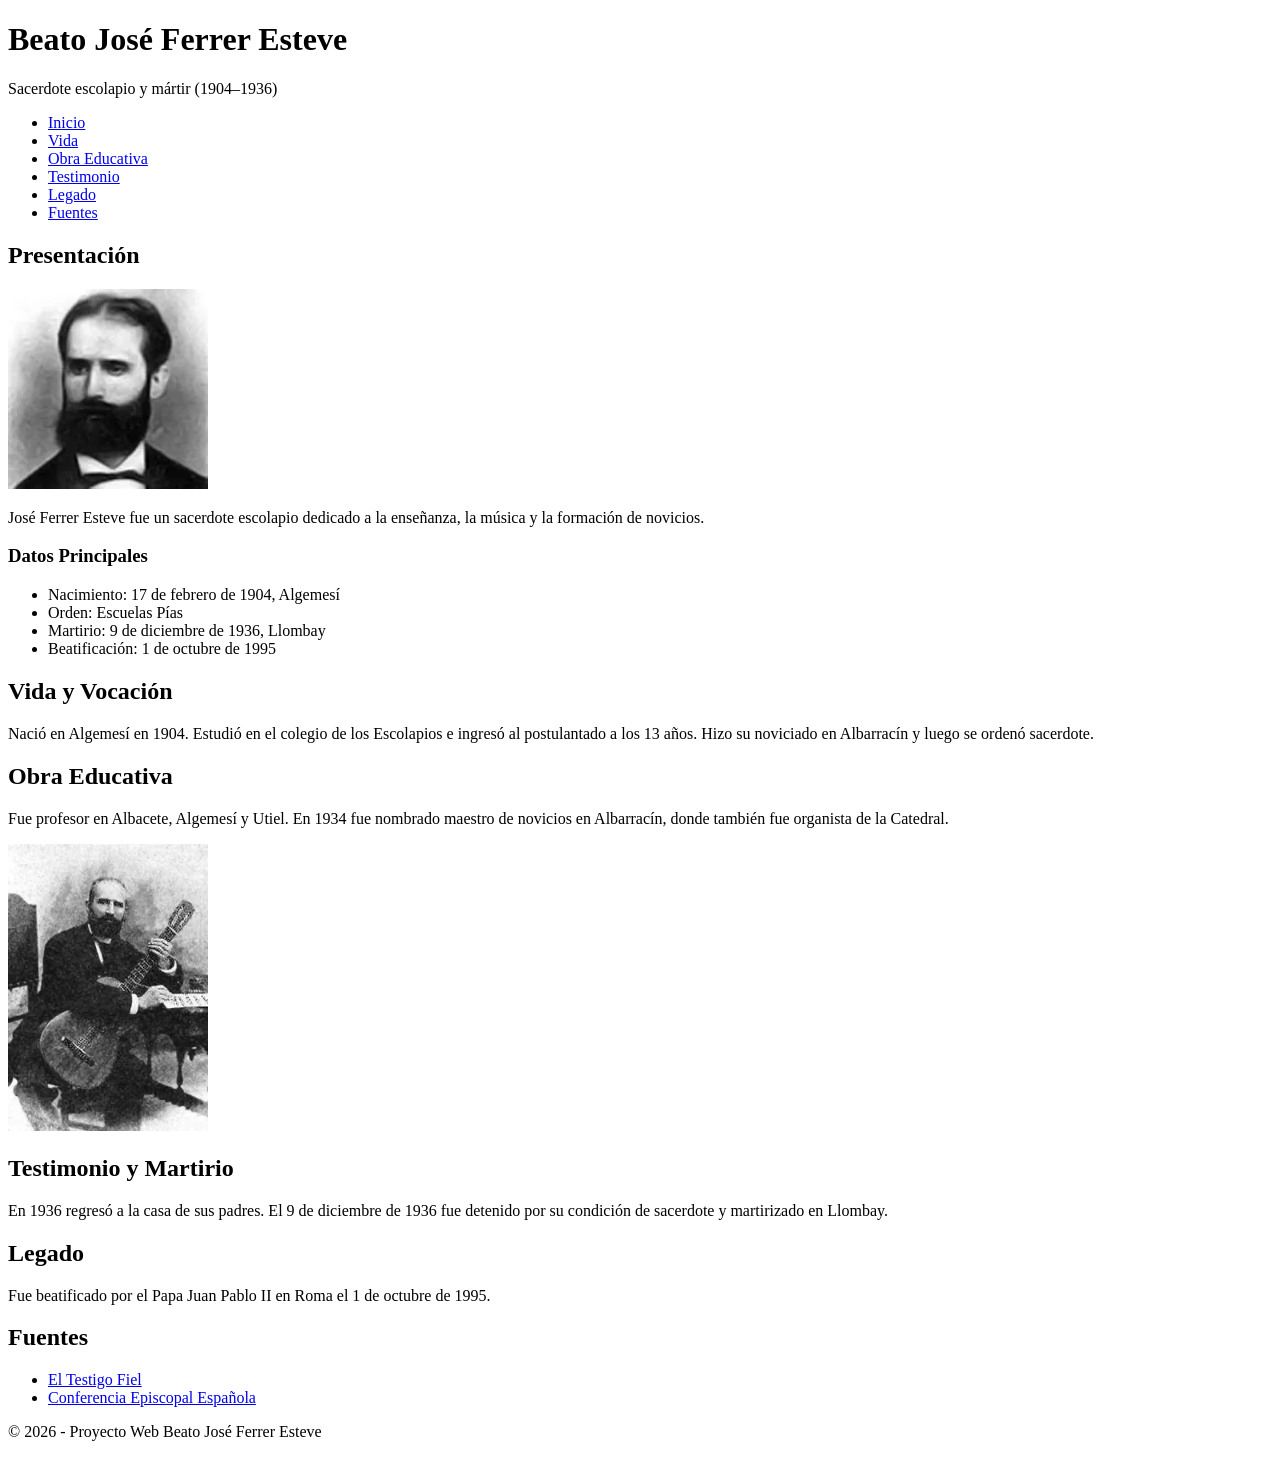
==== index.html @ b66d50f6 "Add files via upload" ====
<!DOCTYPE html>
<html lang="es">
<head>
    <meta charset="UTF-8">
    <title>Beato José Ferrer Esteve</title>
</head>
<body>

    <!-- Encabezado y Menú -->
    <header>
        <h1>Beato José Ferrer Esteve</h1>
        <p>Sacerdote escolapio y mártir (1904–1936)</p>
        <nav>
            <ul>
                <li><a href="#inicio">Inicio</a></li>
                <li><a href="#vida">Vida</a></li>
                <li><a href="#obra">Obra Educativa</a></li>
                <li><a href="#testimonio">Testimonio</a></li>
                <li><a href="#legado">Legado</a></li>
                <li><a href="#fuentes">Fuentes</a></li>
            </ul>
        </nav>
    </header>

    <main>
        <!-- Inicio -->
        <section id="inicio">
            <h2>Presentación</h2>
            <img src="img/wfwffwfw.png" alt="Beato José Ferrer Esteve" width="200">
            <p>José Ferrer Esteve fue un sacerdote escolapio dedicado a la enseñanza, la música y la formación de novicios.</p>
            
            <h3>Datos Principales</h3>
            <ul>
                <li>Nacimiento: 17 de febrero de 1904, Algemesí</li>
                <li>Orden: Escuelas Pías</li>
                <li>Martirio: 9 de diciembre de 1936, Llombay</li>
                <li>Beatificación: 1 de octubre de 1995</li>
            </ul>
        </section>

        <!-- Vida -->
        <section id="vida">
            <h2>Vida y Vocación</h2>
            <p>Nació en Algemesí en 1904. Estudió en el colegio de los Escolapios e ingresó al postulantado a los 13 años. Hizo su noviciado en Albarracín y luego se ordenó sacerdote.</p>
        </section>

        <!-- Obra Educativa -->
        <section id="obra">
            <h2>Obra Educativa</h2>
            <p>Fue profesor en Albacete, Algemesí y Utiel. En 1934 fue nombrado maestro de novicios en Albarracín, donde también fue organista de la Catedral.</p>
            <img src="img/marryyyyyyyyyyyyyyyyyy.png" alt="Obra educativa y entorno histórico" width="200">
        </section>

        <!-- Testimonio -->
        <section id="testimonio">
            <h2>Testimonio y Martirio</h2>
            <p>En 1936 regresó a la casa de sus padres. El 9 de diciembre de 1936 fue detenido por su condición de sacerdote y martirizado en Llombay.</p>
        </section>

        <!-- Legado -->
        <section id="legado">
            <h2>Legado</h2>
            <p>Fue beatificado por el Papa Juan Pablo II en Roma el 1 de octubre de 1995.</p>
        </section>

        <!-- Fuentes -->
        <section id="fuentes">
            <h2>Fuentes</h2>
            <ul>
                <li><a href="https://eltestigofiel.org/index.php?idu=sn_4461" target="_blank">El Testigo Fiel</a></li>
                <li><a href="https://www.conferenciaepiscopal.es/" target="_blank">Conferencia Episcopal Española</a></li>
            </ul>
        </section>
    </main>

    <!-- Pie de página -->
    <footer>
        <p>&copy; 2026 - Proyecto Web Beato José Ferrer Esteve</p>
    </footer>

</body>
</html>
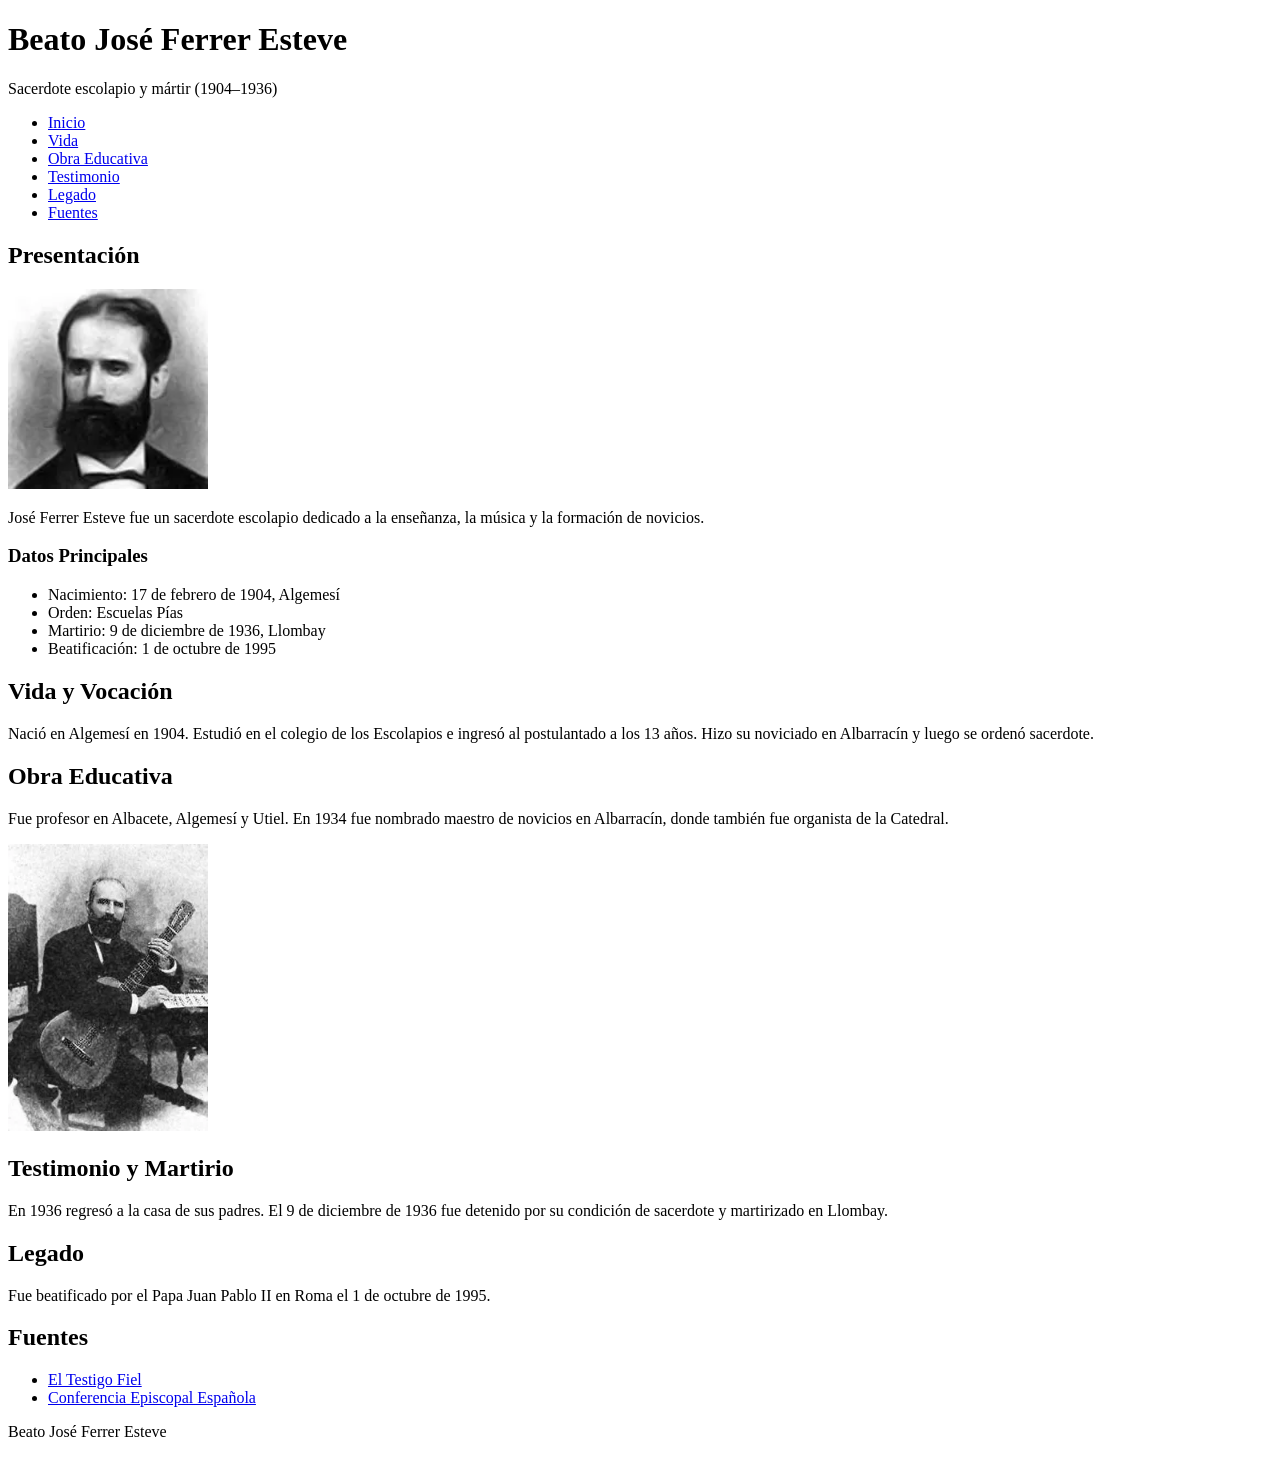
==== commit 065b1885: "Update index.html" ====
--- a/index.html
+++ b/index.html
@@ -6,7 +6,6 @@
 </head>
 <body>
 
-    <!-- Encabezado y Menú -->
     <header>
         <h1>Beato José Ferrer Esteve</h1>
         <p>Sacerdote escolapio y mártir (1904–1936)</p>
@@ -23,7 +22,6 @@
     </header>
 
     <main>
-        <!-- Inicio -->
         <section id="inicio">
             <h2>Presentación</h2>
             <img src="img/wfwffwfw.png" alt="Beato José Ferrer Esteve" width="200">
@@ -38,32 +36,27 @@
             </ul>
         </section>
 
-        <!-- Vida -->
         <section id="vida">
             <h2>Vida y Vocación</h2>
             <p>Nació en Algemesí en 1904. Estudió en el colegio de los Escolapios e ingresó al postulantado a los 13 años. Hizo su noviciado en Albarracín y luego se ordenó sacerdote.</p>
         </section>
 
-        <!-- Obra Educativa -->
         <section id="obra">
             <h2>Obra Educativa</h2>
             <p>Fue profesor en Albacete, Algemesí y Utiel. En 1934 fue nombrado maestro de novicios en Albarracín, donde también fue organista de la Catedral.</p>
             <img src="img/marryyyyyyyyyyyyyyyyyy.png" alt="Obra educativa y entorno histórico" width="200">
         </section>
 
-        <!-- Testimonio -->
         <section id="testimonio">
             <h2>Testimonio y Martirio</h2>
             <p>En 1936 regresó a la casa de sus padres. El 9 de diciembre de 1936 fue detenido por su condición de sacerdote y martirizado en Llombay.</p>
         </section>
 
-        <!-- Legado -->
         <section id="legado">
             <h2>Legado</h2>
             <p>Fue beatificado por el Papa Juan Pablo II en Roma el 1 de octubre de 1995.</p>
         </section>
 
-        <!-- Fuentes -->
         <section id="fuentes">
             <h2>Fuentes</h2>
             <ul>
@@ -73,10 +66,9 @@
         </section>
     </main>
 
-    <!-- Pie de página -->
     <footer>
-        <p>&copy; 2026 - Proyecto Web Beato José Ferrer Esteve</p>
+        <p> Beato José Ferrer Esteve</p>
     </footer>
 
 </body>
-</html>+</html>
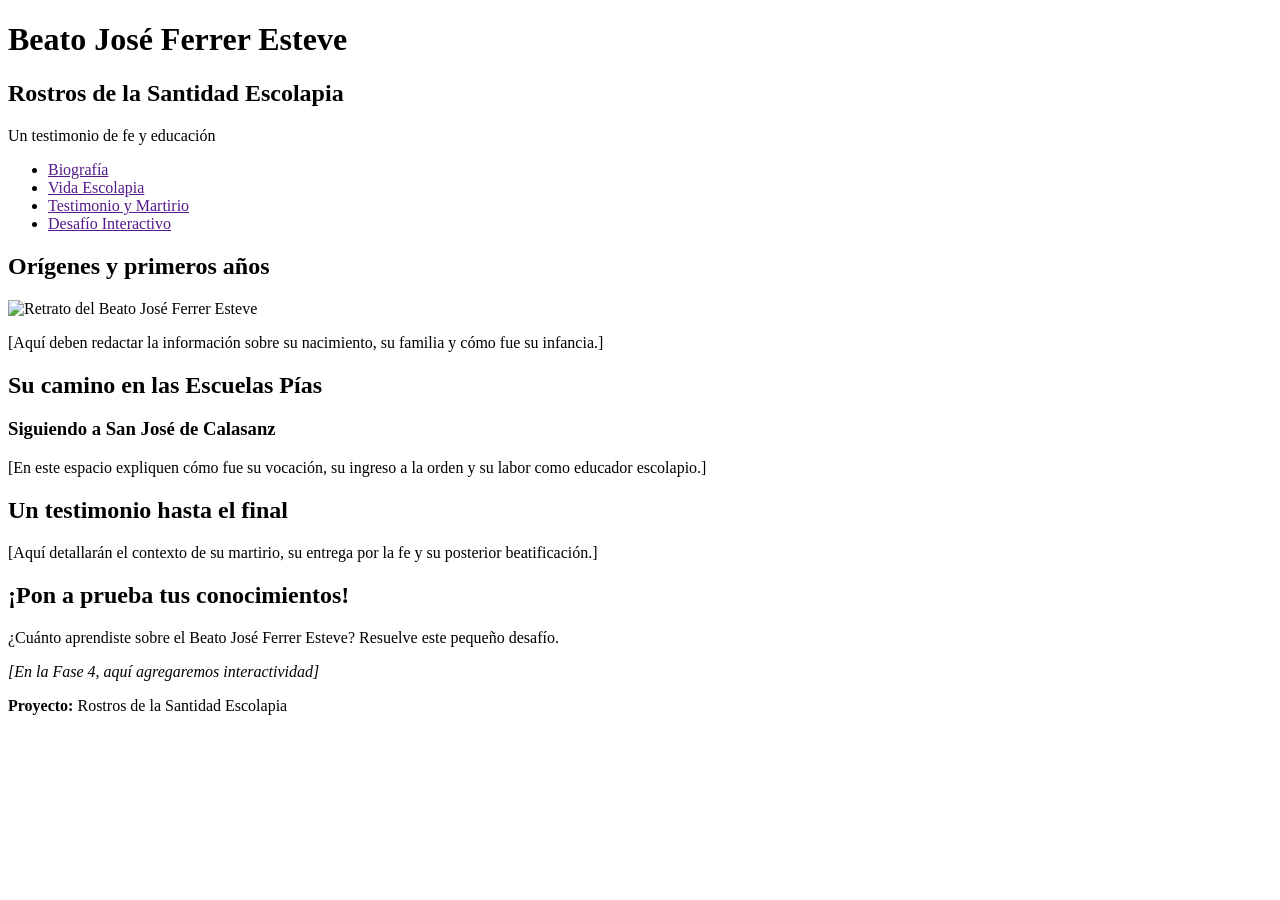
==== commit dc8c489b: "Update index.html" ====
--- a/index.html
+++ b/index.html
@@ -2,73 +2,54 @@
 <html lang="es">
 <head>
     <meta charset="UTF-8">
-    <title>Beato José Ferrer Esteve</title>
+    <meta name="viewport" content="width=device-width, initial-scale=1.0">
+    <title>Beato José Ferrer Esteve - Rostros de la Santidad Escolapia</title>
+    <link href="css/estilos.css">
 </head>
 <body>
 
-    <header>
+    <div>
         <h1>Beato José Ferrer Esteve</h1>
-        <p>Sacerdote escolapio y mártir (1904–1936)</p>
-        <nav>
-            <ul>
-                <li><a href="#inicio">Inicio</a></li>
-                <li><a href="#vida">Vida</a></li>
-                <li><a href="#obra">Obra Educativa</a></li>
-                <li><a href="#testimonio">Testimonio</a></li>
-                <li><a href="#legado">Legado</a></li>
-                <li><a href="#fuentes">Fuentes</a></li>
-            </ul>
-        </nav>
-    </header>
+        <h2>Rostros de la Santidad Escolapia</h2>
+        <p>Un testimonio de fe y educación</p>
+    </div>
 
-    <main>
-        <section id="inicio">
-            <h2>Presentación</h2>
-            <img src="img/wfwffwfw.png" alt="Beato José Ferrer Esteve" width="200">
-            <p>José Ferrer Esteve fue un sacerdote escolapio dedicado a la enseñanza, la música y la formación de novicios.</p>
-            
-            <h3>Datos Principales</h3>
-            <ul>
-                <li>Nacimiento: 17 de febrero de 1904, Algemesí</li>
-                <li>Orden: Escuelas Pías</li>
-                <li>Martirio: 9 de diciembre de 1936, Llombay</li>
-                <li>Beatificación: 1 de octubre de 1995</li>
-            </ul>
-        </section>
+    <div>
+        <ul>
+            <li><a href="">Biografía</a></li>
+            <li><a href="">Vida Escolapia</a></li>
+            <li><a href="">Testimonio y Martirio</a></li>
+            <li><a href="">Desafío Interactivo</a></li>
+        </ul>
+    </div>
 
-        <section id="vida">
-            <h2>Vida y Vocación</h2>
-            <p>Nació en Algemesí en 1904. Estudió en el colegio de los Escolapios e ingresó al postulantado a los 13 años. Hizo su noviciado en Albarracín y luego se ordenó sacerdote.</p>
-        </section>
+    <div>
+        <div>
+            <h2>Orígenes y primeros años</h2>
+            <img src="./img/jose-ferrer.jpg" alt="Retrato del Beato José Ferrer Esteve">
+            <p>[Aquí deben redactar la información sobre su nacimiento, su familia y cómo fue su infancia.]</p>
+        </div>
 
-        <section id="obra">
-            <h2>Obra Educativa</h2>
-            <p>Fue profesor en Albacete, Algemesí y Utiel. En 1934 fue nombrado maestro de novicios en Albarracín, donde también fue organista de la Catedral.</p>
-            <img src="img/marryyyyyyyyyyyyyyyyyy.png" alt="Obra educativa y entorno histórico" width="200">
-        </section>
+        <div>
+            <h2>Su camino en las Escuelas Pías</h2>
+            <h3>Siguiendo a San José de Calasanz</h3>
+            <p>[En este espacio expliquen cómo fue su vocación, su ingreso a la orden y su labor como educador escolapio.]</p>
+        </div>
 
-        <section id="testimonio">
-            <h2>Testimonio y Martirio</h2>
-            <p>En 1936 regresó a la casa de sus padres. El 9 de diciembre de 1936 fue detenido por su condición de sacerdote y martirizado en Llombay.</p>
-        </section>
+        <div>
+            <h2>Un testimonio hasta el final</h2>
+            <p>[Aquí detallarán el contexto de su martirio, su entrega por la fe y su posterior beatificación.]</p>
+        </div>
 
-        <section id="legado">
-            <h2>Legado</h2>
-            <p>Fue beatificado por el Papa Juan Pablo II en Roma el 1 de octubre de 1995.</p>
-        </section>
+        <div>
+            <h2>¡Pon a prueba tus conocimientos!</h2>
+            <p>¿Cuánto aprendiste sobre el Beato José Ferrer Esteve? Resuelve este pequeño desafío.</p>
+            <div>
+                <p><em>[En la Fase 4, aquí agregaremos interactividad]</em></p>
+            </div>
+        </div>
+    </div>
 
-        <section id="fuentes">
-            <h2>Fuentes</h2>
-            <ul>
-                <li><a href="https://eltestigofiel.org/index.php?idu=sn_4461" target="_blank">El Testigo Fiel</a></li>
-                <li><a href="https://www.conferenciaepiscopal.es/" target="_blank">Conferencia Episcopal Española</a></li>
-            </ul>
-        </section>
-    </main>
-
-    <footer>
-        <p> Beato José Ferrer Esteve</p>
-    </footer>
-
-</body>
-</html>
+    <div>
+        <p><strong>Proyecto:</strong> Rostros de la Santidad Escolapia</p>
+        <p>
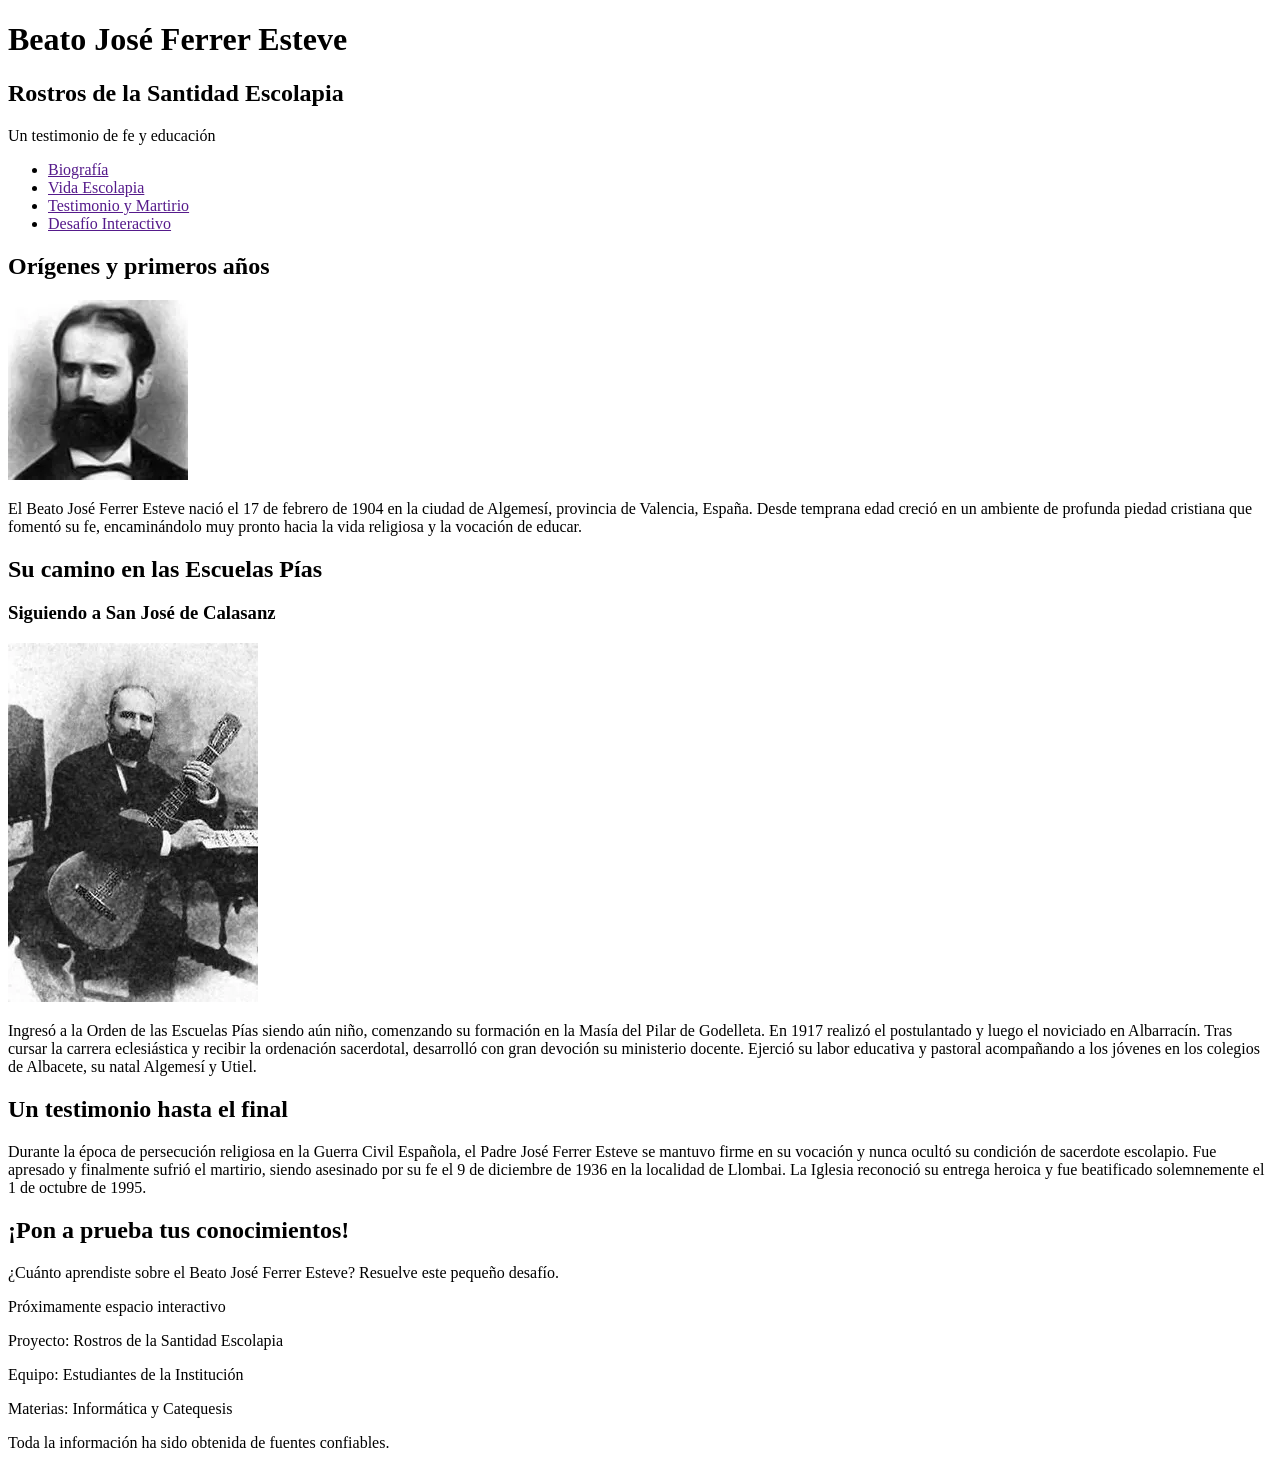
==== commit e0ff3a77: "Update index.html" ====
--- a/index.html
+++ b/index.html
@@ -26,30 +26,37 @@
     <div>
         <div>
             <h2>Orígenes y primeros años</h2>
-            <img src="./img/jose-ferrer.jpg" alt="Retrato del Beato José Ferrer Esteve">
-            <p>[Aquí deben redactar la información sobre su nacimiento, su familia y cómo fue su infancia.]</p>
+            <img src="./img/wfwffwfw.png" alt="Primera imagen biográfica">
+            <p>El Beato José Ferrer Esteve nació el 17 de febrero de 1904 en la ciudad de Algemesí, provincia de Valencia, España. Desde temprana edad creció en un ambiente de profunda piedad cristiana que fomentó su fe, encaminándolo muy pronto hacia la vida religiosa y la vocación de educar.</p>
         </div>
 
         <div>
             <h2>Su camino en las Escuelas Pías</h2>
             <h3>Siguiendo a San José de Calasanz</h3>
-            <p>[En este espacio expliquen cómo fue su vocación, su ingreso a la orden y su labor como educador escolapio.]</p>
+            <img src="./img/marryyyyyyyyyyyyyyyyyy.png" alt="Segunda imagen de su vida escolapia">
+            <p>Ingresó a la Orden de las Escuelas Pías siendo aún niño, comenzando su formación en la Masía del Pilar de Godelleta. En 1917 realizó el postulantado y luego el noviciado en Albarracín. Tras cursar la carrera eclesiástica y recibir la ordenación sacerdotal, desarrolló con gran devoción su ministerio docente. Ejerció su labor educativa y pastoral acompañando a los jóvenes en los colegios de Albacete, su natal Algemesí y Utiel.</p>
         </div>
 
         <div>
             <h2>Un testimonio hasta el final</h2>
-            <p>[Aquí detallarán el contexto de su martirio, su entrega por la fe y su posterior beatificación.]</p>
+            <p>Durante la época de persecución religiosa en la Guerra Civil Española, el Padre José Ferrer Esteve se mantuvo firme en su vocación y nunca ocultó su condición de sacerdote escolapio. Fue apresado y finalmente sufrió el martirio, siendo asesinado por su fe el 9 de diciembre de 1936 en la localidad de Llombai. La Iglesia reconoció su entrega heroica y fue beatificado solemnemente el 1 de octubre de 1995.</p>
         </div>
 
         <div>
             <h2>¡Pon a prueba tus conocimientos!</h2>
             <p>¿Cuánto aprendiste sobre el Beato José Ferrer Esteve? Resuelve este pequeño desafío.</p>
             <div>
-                <p><em>[En la Fase 4, aquí agregaremos interactividad]</em></p>
+                <p>Próximamente espacio interactivo</p>
             </div>
         </div>
     </div>
 
     <div>
-        <p><strong>Proyecto:</strong> Rostros de la Santidad Escolapia</p>
-        <p>
+        <p>Proyecto: Rostros de la Santidad Escolapia</p>
+        <p>Equipo: Estudiantes de la Institución</p>
+        <p>Materias: Informática y Catequesis</p>
+        <p>Toda la información ha sido obtenida de fuentes confiables.</p>
+    </div>
+
+</body>
+</html>
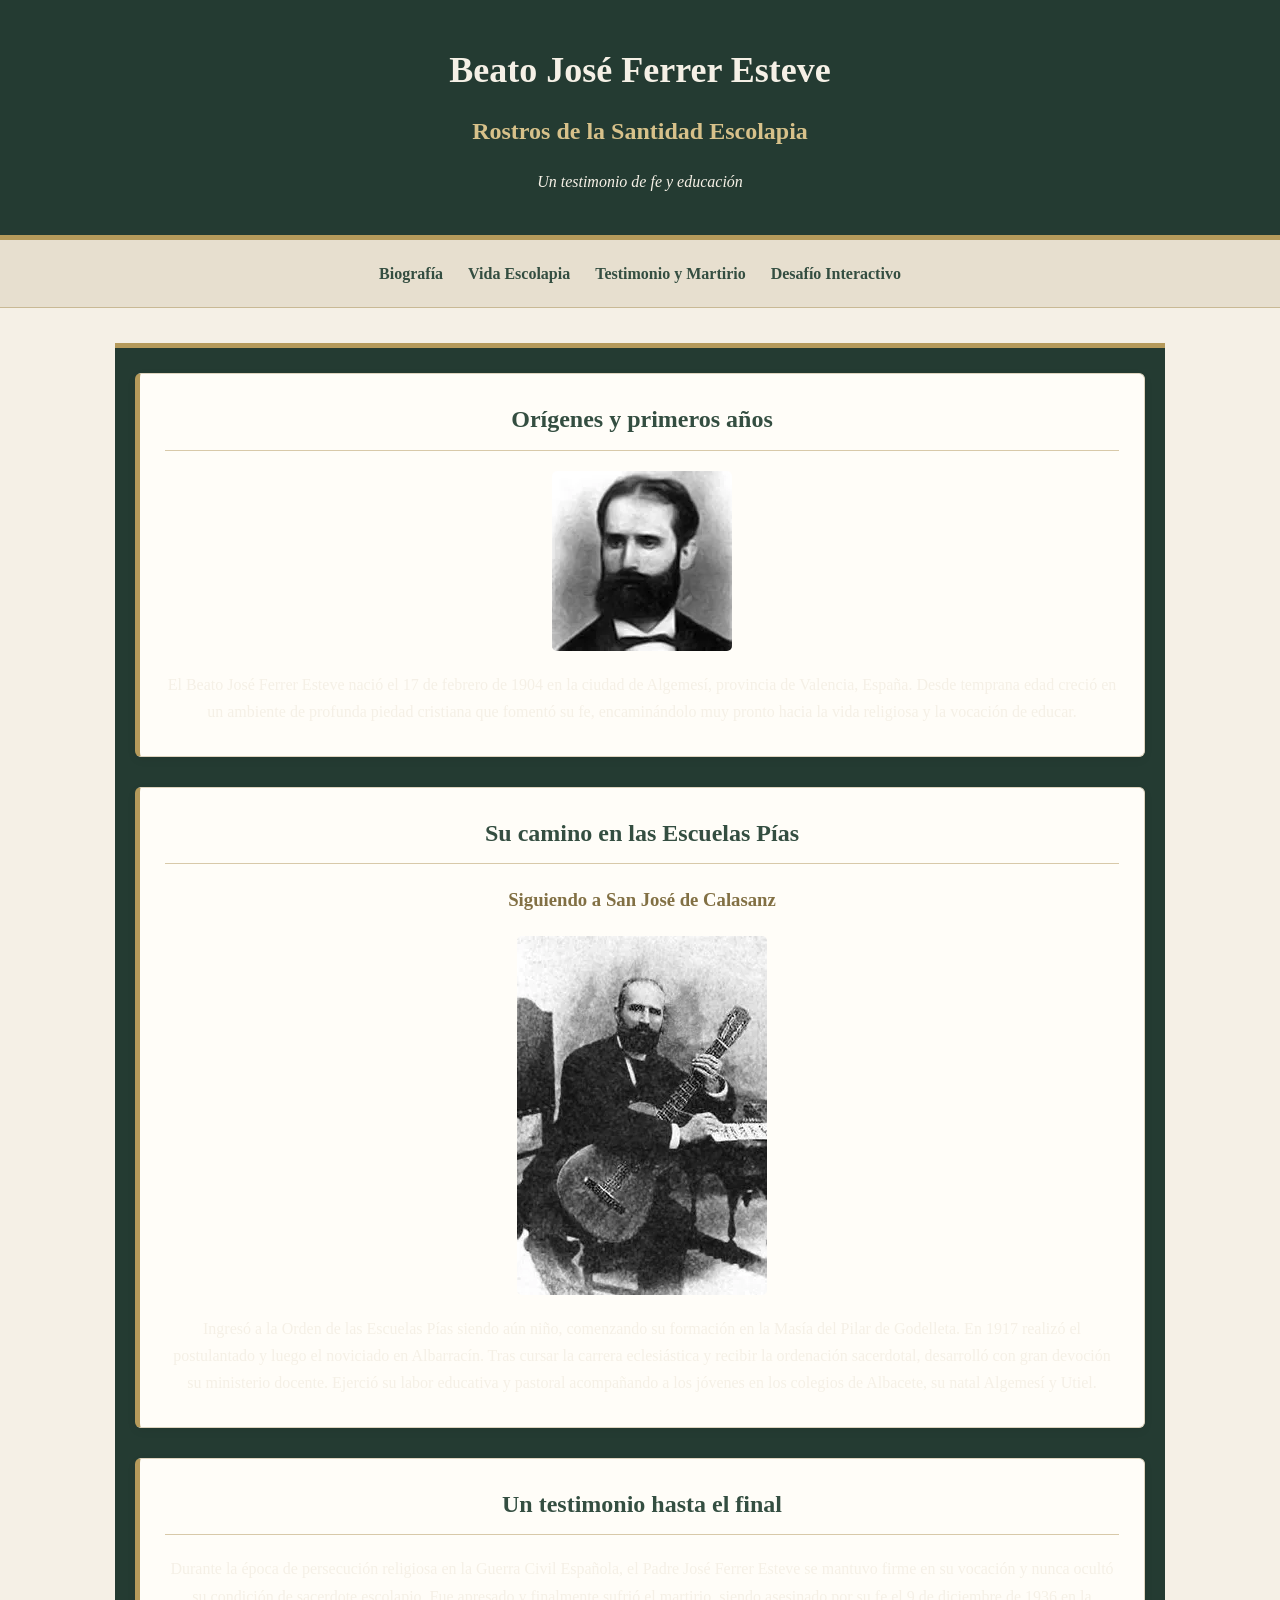
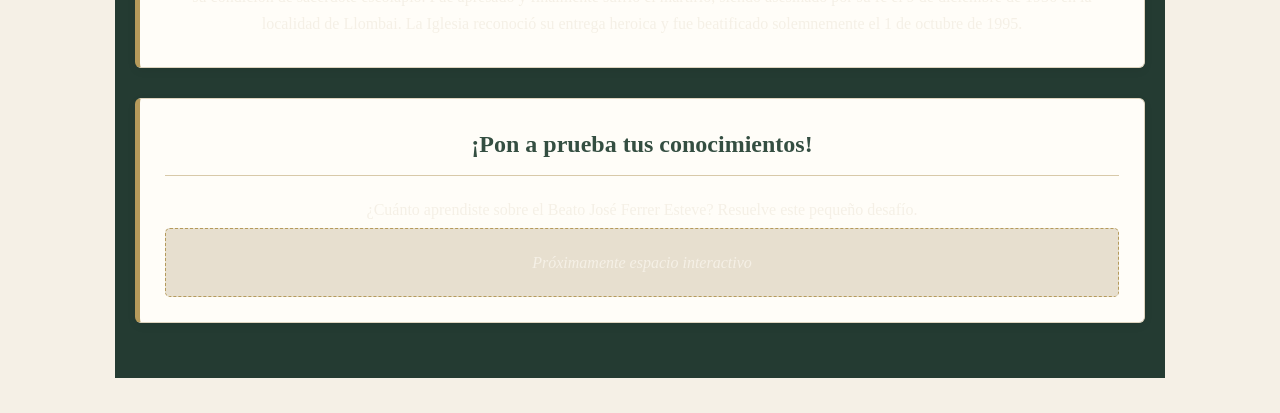
==== commit 90423154: "Add files via upload" ====
--- a/index.html
+++ b/index.html
@@ -4,7 +4,7 @@
     <meta charset="UTF-8">
     <meta name="viewport" content="width=device-width, initial-scale=1.0">
     <title>Beato José Ferrer Esteve - Rostros de la Santidad Escolapia</title>
-    <link href="css/estilos.css">
+    <link rel="stylesheet" href="css/estilos.css">
 </head>
 <body>
 
@@ -51,12 +51,5 @@
         </div>
     </div>
 
-    <div>
-        <p>Proyecto: Rostros de la Santidad Escolapia</p>
-        <p>Equipo: Estudiantes de la Institución</p>
-        <p>Materias: Informática y Catequesis</p>
-        <p>Toda la información ha sido obtenida de fuentes confiables.</p>
-    </div>
-
 </body>
 </html>
--- a/css/estilos.css
+++ b/css/estilos.css
@@ -0,0 +1,148 @@
+* {
+    box-sizing: border-box;
+}
+
+body {
+    margin: 0;
+    font-family: Georgia, "Times New Roman", serif;
+    background-color: #f5f0e6;
+    color: #33302a;
+    line-height: 1.7;
+}
+
+body > div:first-child {
+    background-color: #243b32;
+    color: #f5f0e6;
+    text-align: center;
+    padding: 40px 20px;
+    border-bottom: 5px solid #b59a5b;
+}
+
+h1 {
+    font-size: 36px;
+    margin: 0 0 10px;
+}
+
+h2 {
+    color: #344e41;
+    margin-top: 0;
+}
+
+body > div:first-child h2 {
+    color: #d7c18a;
+    margin-bottom: 5px;
+}
+
+body > div:first-child p {
+    margin-bottom: 0;
+    font-style: italic;
+}
+
+body > div:nth-child(2) {
+    background-color: #e7dfcf;
+    padding: 10px 20px;
+    border-bottom: 1px solid #c9b995;
+}
+
+ul {
+    list-style: none;
+    display: flex;
+    justify-content: center;
+    flex-wrap: wrap;
+    gap: 25px;
+    margin: 0;
+    padding: 10px 0;
+}
+
+a {
+    color: #344e41;
+    text-decoration: none;
+    font-weight: bold;
+}
+
+a:hover {
+    color: #92773e;
+}
+
+body > div:nth-child(3) {
+    max-width: 1050px;
+    margin: 35px auto;
+    padding: 0 20px;
+}
+
+body > div:nth-child(3) > div {
+    background-color: #fffdf8;
+    margin-bottom: 30px;
+    padding: 25px;
+    border: 1px solid #ded4bf;
+    border-left: 5px solid #b59a5b;
+    border-radius: 6px;
+    box-shadow: 0 3px 10px rgba(0, 0, 0, 0.06);
+}
+
+body > div:nth-child(3) h2 {
+    border-bottom: 1px solid #d8c9a9;
+    padding-bottom: 10px;
+}
+
+h3 {
+    color: #827044;
+}
+
+img {
+    display: block;
+    max-width: 100%;
+    height: auto;
+    margin: 20px auto;
+    border-radius: 5px;
+}
+
+body > div:nth-child(3) > div:last-child > div {
+    background-color: #e7dfcf;
+    text-align: center;
+    padding: 20px;
+    border: 1px dashed #b59a5b;
+    border-radius: 5px;
+}
+
+body > div:nth-child(3) > div:last-child > div p {
+    margin: 0;
+    font-style: italic;
+}
+
+body > div:last-child {
+    background-color: #243b32;
+    color: #f5f0e6;
+    text-align: center;
+    padding: 25px 20px;
+    border-top: 5px solid #b59a5b;
+}
+
+body > div:last-child p {
+    margin: 5px 0;
+}
+
+@media (max-width: 600px) {
+    body > div:first-child {
+        padding: 30px 15px;
+    }
+
+    h1 {
+        font-size: 28px;
+    }
+
+    ul {
+        flex-direction: column;
+        align-items: center;
+        gap: 10px;
+    }
+
+    body > div:nth-child(3) {
+        margin: 20px auto;
+        padding: 0 12px;
+    }
+
+    body > div:nth-child(3) > div {
+        padding: 18px;
+    }
+}
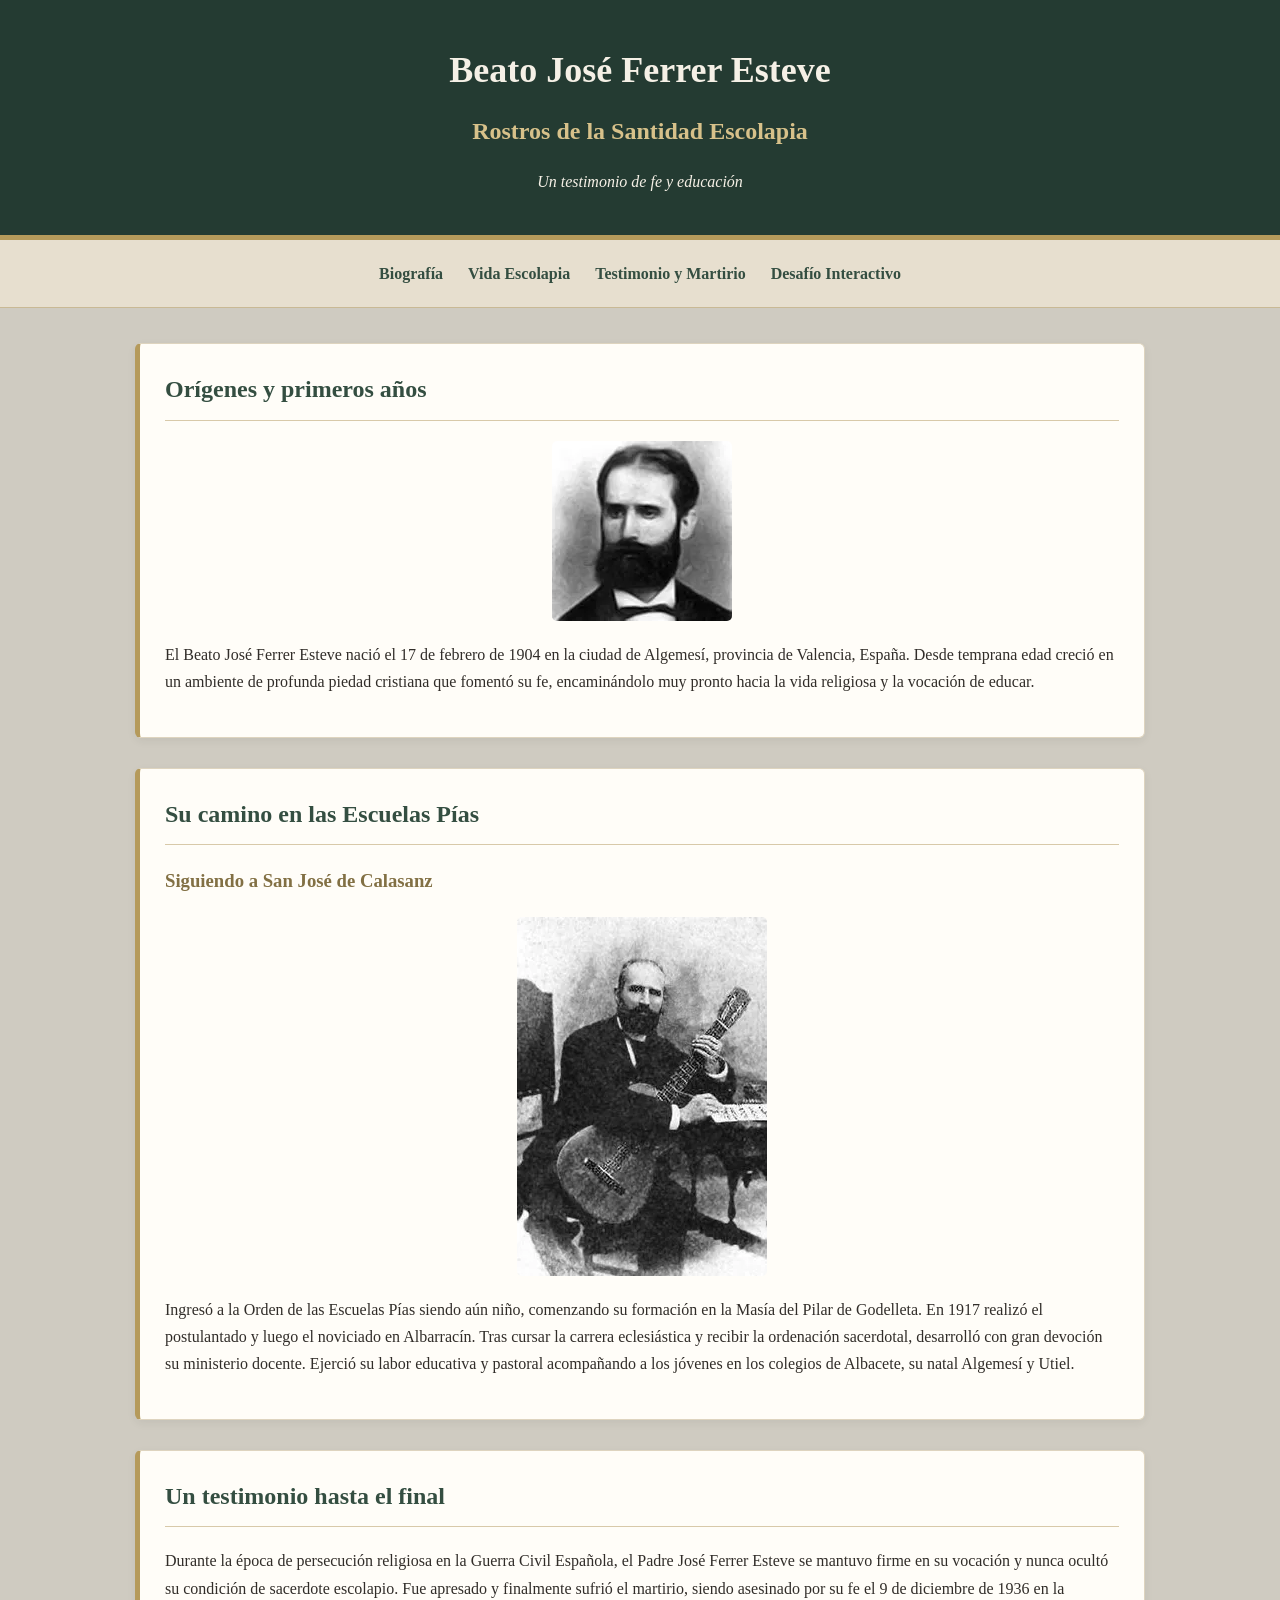
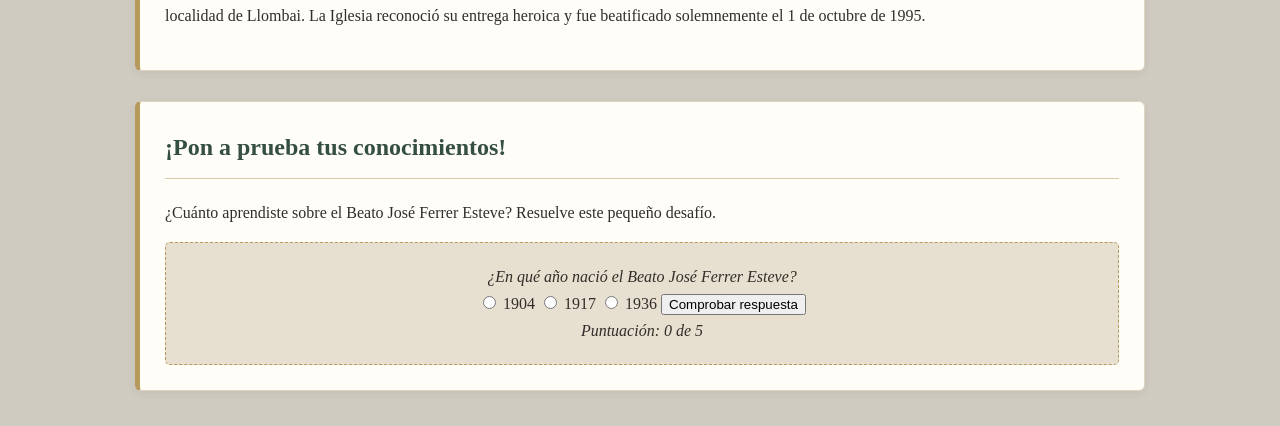
==== commit a72f41c7: "Add files via upload" ====
--- a/index.html
+++ b/index.html
@@ -45,11 +45,35 @@
         <div>
             <h2>¡Pon a prueba tus conocimientos!</h2>
             <p>¿Cuánto aprendiste sobre el Beato José Ferrer Esteve? Resuelve este pequeño desafío.</p>
+
             <div>
-                <p>Próximamente espacio interactivo</p>
+                <p id="pregunta">¿En qué año nació el Beato José Ferrer Esteve?</p>
+
+                <label>
+                    <input type="radio" name="respuesta" value="1904">
+                    1904
+                </label>
+
+                <label>
+                    <input type="radio" name="respuesta" value="1917">
+                    1917
+                </label>
+
+                <label>
+                    <input type="radio" name="respuesta" value="1936">
+                    1936
+                </label>
+
+                <button id="comprobar">Comprobar respuesta</button>
+
+                <p id="resultado"></p>
+                <p id="puntuacion"></p>
+
+                <button id="siguiente" hidden>Siguiente pregunta</button>
             </div>
         </div>
     </div>
 
+    <script src="js/script.js"></script>
 </body>
-</html>
+</html>
--- a/css/estilos.css
+++ b/css/estilos.css
@@ -5,8 +5,8 @@
 body {
     margin: 0;
     font-family: Georgia, "Times New Roman", serif;
-    background-color: #f5f0e6;
-    color: #33302a;
+    background-color: #cfcbc1;
+    color: #312d29;
     line-height: 1.7;
 }
 
@@ -122,27 +122,3 @@
     margin: 5px 0;
 }
 
-@media (max-width: 600px) {
-    body > div:first-child {
-        padding: 30px 15px;
-    }
-
-    h1 {
-        font-size: 28px;
-    }
-
-    ul {
-        flex-direction: column;
-        align-items: center;
-        gap: 10px;
-    }
-
-    body > div:nth-child(3) {
-        margin: 20px auto;
-        padding: 0 12px;
-    }
-
-    body > div:nth-child(3) > div {
-        padding: 18px;
-    }
-}
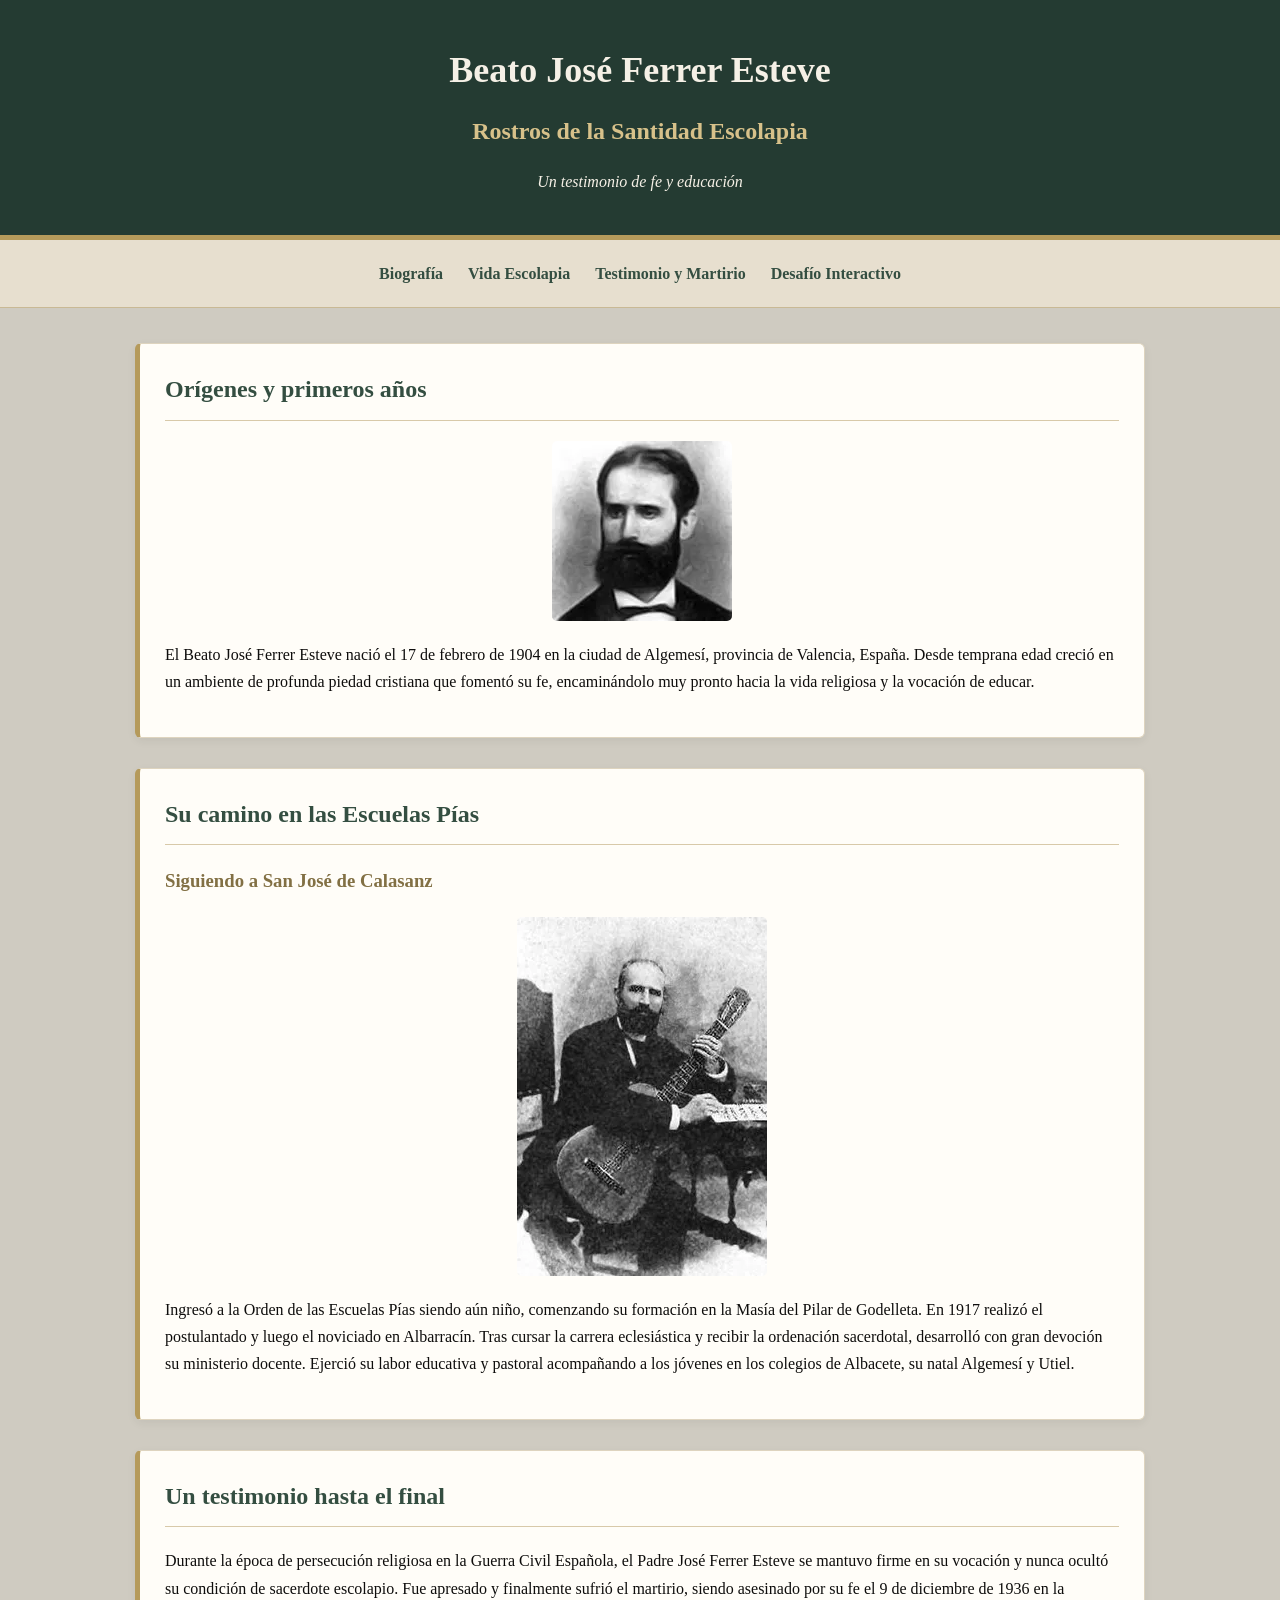
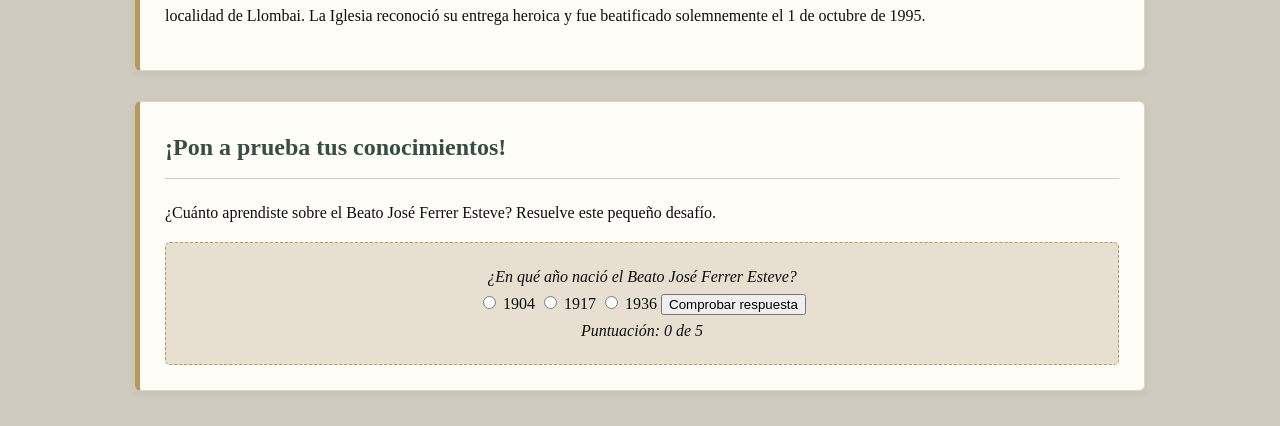
==== commit 168d754b: "Add files via upload" ====
--- a/index.html
+++ b/index.html
@@ -16,33 +16,33 @@
 
     <div>
         <ul>
-            <li><a href="">Biografía</a></li>
-            <li><a href="">Vida Escolapia</a></li>
-            <li><a href="">Testimonio y Martirio</a></li>
-            <li><a href="">Desafío Interactivo</a></li>
+            <li><a href="#biografia">Biografía</a></li>
+            <li><a href="#vida-escolapia">Vida Escolapia</a></li>
+            <li><a href="#testimonio">Testimonio y Martirio</a></li>
+            <li><a href="#desafio">Desafío Interactivo</a></li>
         </ul>
     </div>
 
     <div>
-        <div>
+        <div id="biografia">
             <h2>Orígenes y primeros años</h2>
-            <img src="./img/wfwffwfw.png" alt="Primera imagen biográfica">
+            <img src="./img/Beato2.png" alt="Primera imagen biográfica">
             <p>El Beato José Ferrer Esteve nació el 17 de febrero de 1904 en la ciudad de Algemesí, provincia de Valencia, España. Desde temprana edad creció en un ambiente de profunda piedad cristiana que fomentó su fe, encaminándolo muy pronto hacia la vida religiosa y la vocación de educar.</p>
         </div>
 
-        <div>
+        <div id="vida-escolapia">
             <h2>Su camino en las Escuelas Pías</h2>
             <h3>Siguiendo a San José de Calasanz</h3>
-            <img src="./img/marryyyyyyyyyyyyyyyyyy.png" alt="Segunda imagen de su vida escolapia">
+            <img src="./img/Beato1.png" alt="Segunda imagen de su vida escolapia">
             <p>Ingresó a la Orden de las Escuelas Pías siendo aún niño, comenzando su formación en la Masía del Pilar de Godelleta. En 1917 realizó el postulantado y luego el noviciado en Albarracín. Tras cursar la carrera eclesiástica y recibir la ordenación sacerdotal, desarrolló con gran devoción su ministerio docente. Ejerció su labor educativa y pastoral acompañando a los jóvenes en los colegios de Albacete, su natal Algemesí y Utiel.</p>
         </div>
 
-        <div>
+        <div id="testimonio">
             <h2>Un testimonio hasta el final</h2>
             <p>Durante la época de persecución religiosa en la Guerra Civil Española, el Padre José Ferrer Esteve se mantuvo firme en su vocación y nunca ocultó su condición de sacerdote escolapio. Fue apresado y finalmente sufrió el martirio, siendo asesinado por su fe el 9 de diciembre de 1936 en la localidad de Llombai. La Iglesia reconoció su entrega heroica y fue beatificado solemnemente el 1 de octubre de 1995.</p>
         </div>
 
-        <div>
+        <div id="desafio">
             <h2>¡Pon a prueba tus conocimientos!</h2>
             <p>¿Cuánto aprendiste sobre el Beato José Ferrer Esteve? Resuelve este pequeño desafío.</p>
 
--- a/css/estilos.css
+++ b/css/estilos.css
@@ -6,7 +6,7 @@
     margin: 0;
     font-family: Georgia, "Times New Roman", serif;
     background-color: #cfcbc1;
-    color: #312d29;
+    color: #0e0d0c;
     line-height: 1.7;
 }
 
